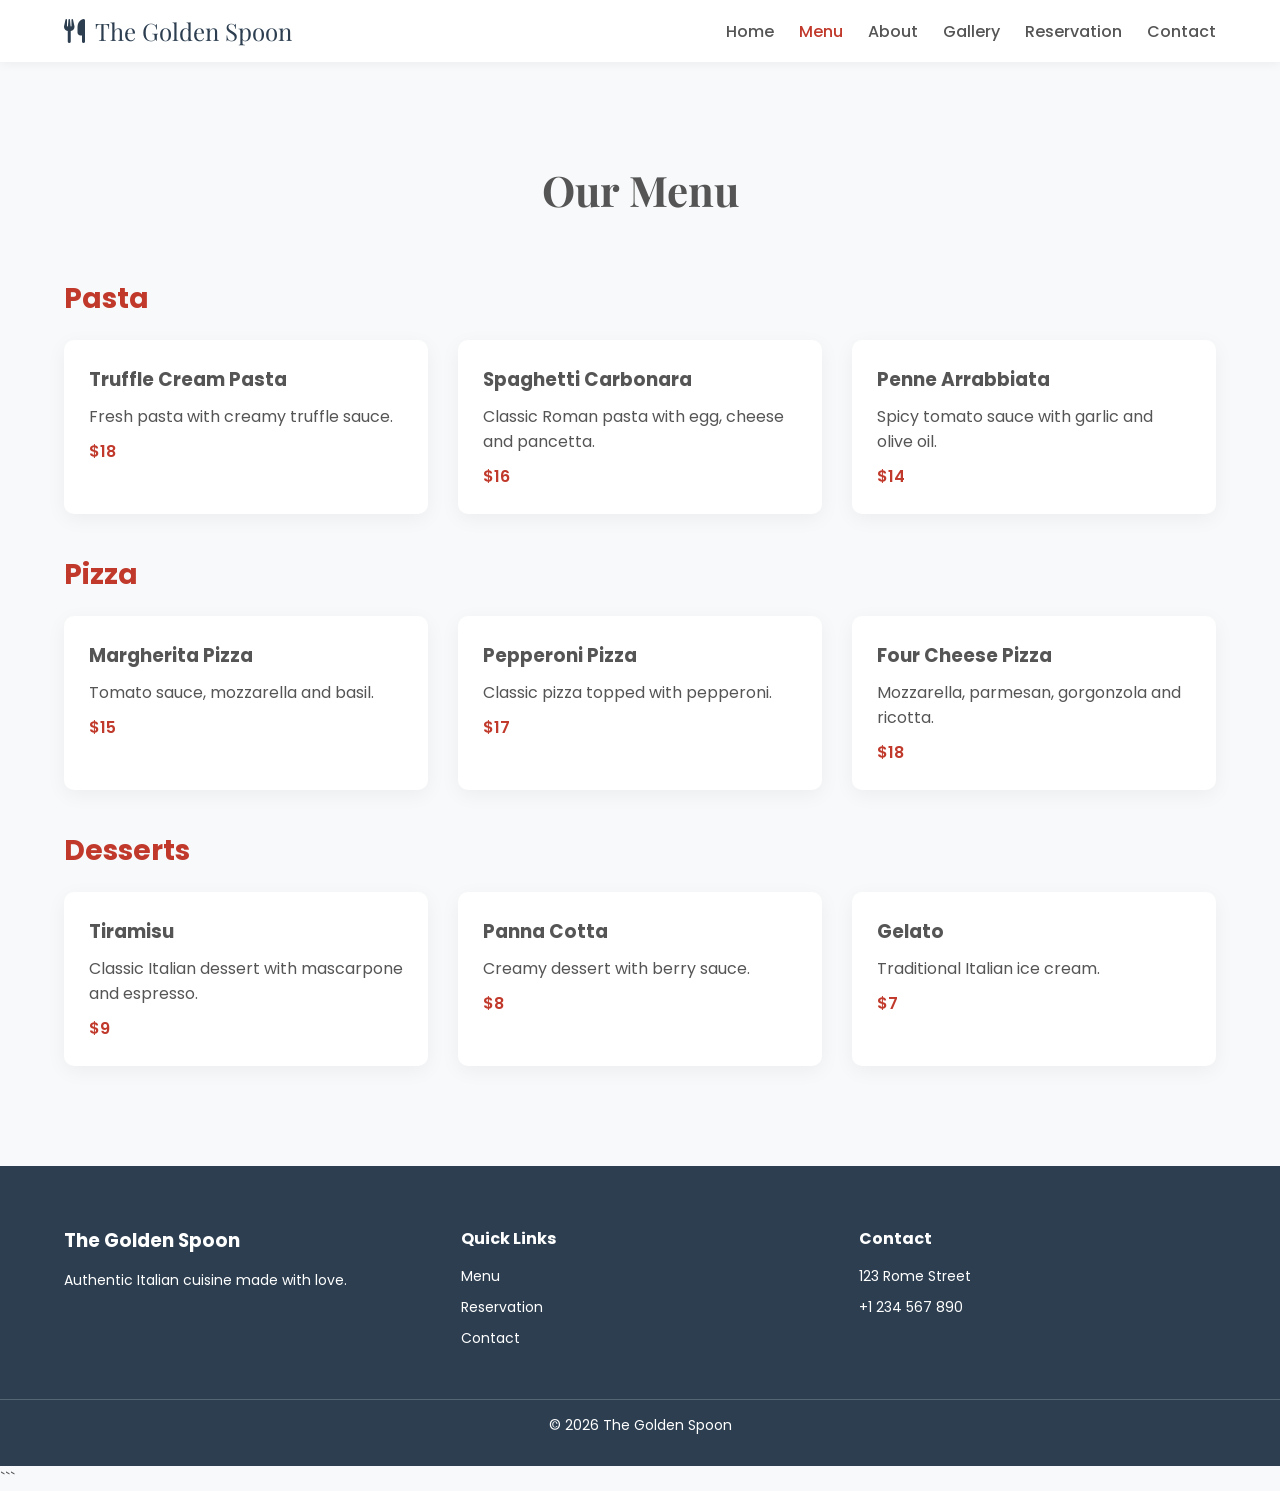
==== menu.html @ d0a996dd "Create menu page with categorized Italian dishes and responsive grid layout" ====
<!DOCTYPE html>
<html lang="en">
<head>
<meta charset="UTF-8">
<meta name="viewport" content="width=device-width, initial-scale=1.0">

<title>Menu | The Golden Spoon</title>

<link href="https://fonts.googleapis.com/css2?family=Playfair+Display:wght@600;700&family=Poppins:wght@300;400;500;600&display=swap" rel="stylesheet">

<link rel="stylesheet" href="https://cdnjs.cloudflare.com/ajax/libs/font-awesome/6.5.0/css/all.min.css">

<link rel="stylesheet" href="css/style.css">
</head>

<body>

<header class="header">
<div class="container nav-container">

<div class="logo">
<i class="fa-solid fa-utensils"></i>
<span>The Golden Spoon</span>
</div>

<nav class="navbar">
<ul class="nav-links">
<li><a href="index.html">Home</a></li>
<li><a href="menu.html" class="active">Menu</a></li>
<li><a href="about.html">About</a></li>
<li><a href="gallery.html">Gallery</a></li>
<li><a href="reservation.html">Reservation</a></li>
<li><a href="contact.html">Contact</a></li>
</ul>
</nav>

</div>
</header>


<section class="menu-page">

<div class="container">

<h1 class="menu-title">Our Menu</h1>


<h2 class="menu-category">Pasta</h2>

<div class="menu-items">

<div class="menu-item">
<h3>Truffle Cream Pasta</h3>
<p>Fresh pasta with creamy truffle sauce.</p>
<span>$18</span>
</div>

<div class="menu-item">
<h3>Spaghetti Carbonara</h3>
<p>Classic Roman pasta with egg, cheese and pancetta.</p>
<span>$16</span>
</div>

<div class="menu-item">
<h3>Penne Arrabbiata</h3>
<p>Spicy tomato sauce with garlic and olive oil.</p>
<span>$14</span>
</div>

</div>


<h2 class="menu-category">Pizza</h2>

<div class="menu-items">

<div class="menu-item">
<h3>Margherita Pizza</h3>
<p>Tomato sauce, mozzarella and basil.</p>
<span>$15</span>
</div>

<div class="menu-item">
<h3>Pepperoni Pizza</h3>
<p>Classic pizza topped with pepperoni.</p>
<span>$17</span>
</div>

<div class="menu-item">
<h3>Four Cheese Pizza</h3>
<p>Mozzarella, parmesan, gorgonzola and ricotta.</p>
<span>$18</span>
</div>

</div>


<h2 class="menu-category">Desserts</h2>

<div class="menu-items">

<div class="menu-item">
<h3>Tiramisu</h3>
<p>Classic Italian dessert with mascarpone and espresso.</p>
<span>$9</span>
</div>

<div class="menu-item">
<h3>Panna Cotta</h3>
<p>Creamy dessert with berry sauce.</p>
<span>$8</span>
</div>

<div class="menu-item">
<h3>Gelato</h3>
<p>Traditional Italian ice cream.</p>
<span>$7</span>
</div>

</div>

</div>

</section>


<footer class="footer">

<div class="container footer-grid">

<div>
<h3>The Golden Spoon</h3>
<p>Authentic Italian cuisine made with love.</p>
</div>

<div>
<h4>Quick Links</h4>
<ul>
<li><a href="menu.html">Menu</a></li>
<li><a href="reservation.html">Reservation</a></li>
<li><a href="contact.html">Contact</a></li>
</ul>
</div>

<div>
<h4>Contact</h4>
<p>123 Rome Street</p>
<p>+1 234 567 890</p>
</div>

</div>

<div class="footer-bottom">
<p>© 2026 The Golden Spoon</p>
</div>

</footer>

</body>
</html>
```
---- css/style.css ----
/* ===========================
   CSS VARIABLES
=========================== */
:root {
    --primary-color: #c0392b;
    --secondary-color: #f8f9fa;
    --dark-color: #2c3e50;
    --text-color: #555;
    --white: #ffffff;

    --font-heading: 'Playfair Display', serif;
    --font-body: 'Poppins', sans-serif;
}

/* ===========================
   GLOBAL STYLES
=========================== */
* {
    margin: 0;
    padding: 0;
    box-sizing: border-box;
}

body {
    font-family: var(--font-body);
    background-color: var(--secondary-color);
    color: var(--text-color);
}

.container {
    width: 90%;
    max-width: 1200px;
    margin: auto;
}

a {
    text-decoration: none;
    color: inherit;
}

.header.sticky {
    position: fixed;
    width: 100%;
    top: 0;
    left: 0;
    z-index: 1000;
}

/* ===========================
   HEADER
=========================== */
.header {
    background: var(--white);
    padding: 15px 0;
    box-shadow: 0 2px 10px rgba(0,0,0,0.05);
}

.nav-container {
    display: flex;
    justify-content: space-between;
    align-items: center;
}

.logo {
    font-family: var(--font-heading);
    font-size: 24px;
    color: var(--dark-color);
    display: flex;
    align-items: center;
    gap: 10px;
}

.nav-links {
    list-style: none;
    display: flex;
    gap: 25px;
}

.nav-links a {
    font-weight: 500;
    transition: 0.3s;
}

.nav-links a:hover,
.nav-links .active {
    color: var(--primary-color);
}

.hamburger {
    display: none;
    font-size: 22px;
    cursor: pointer;
}

/* ===========================
   HERO
=========================== */
/* ===========================
   HERO
=========================== */
.hero {
    position: relative;
    height: 90vh;
    display: flex;
    align-items: center;
    justify-content: center;
    text-align: center;
    background: url('/images/hero.jpg') center/cover no-repeat;
    color: var(--dark-color);
}

.overlay {
    position: absolute;
    top: 0;
    left: 0;
    width: 100%;
    height: 100%;
    background: rgba(255, 255, 255, 0.75);
}

.hero-content {
    position: relative;
    z-index: 2;
    max-width: 700px;
}

.hero-content h1 {
    font-family: var(--font-heading);
    font-size: 56px;
    margin-bottom: 20px;
    line-height: 1.2;
}

.hero-content p {
    font-size: 18px;
    margin-bottom: 35px;
    color: var(--text-color);
}

.hero-content h1 {
    font-family: var(--font-heading);
    font-size: 48px;
    margin-bottom: 20px;
    color: var(--dark-color);
}

.hero-content p {
    font-size: 18px;
    margin-bottom: 30px;
}

.btn {
    display: inline-block;
    padding: 14px 34px;
    background: var(--primary-color);
    color: var(--white);
    border-radius: 50px;
    font-weight: 500;
    letter-spacing: 0.5px;
    transition: all 0.3s ease;
}

.btn:hover {
    background: #a93226;
    transform: translateY(-3px);
    box-shadow: 0 8px 20px rgba(0, 0, 0, 0.15);
}

.btn:hover {
    opacity: 0.9;
}

/* ===========================
   Fade-In Animation
=========================== */

.hero-content {
    animation: fadeUp 1s ease forwards;
    opacity: 0;
}

@keyframes fadeUp {
    from {
        transform: translateY(40px);
        opacity: 0;
    }
    to {
        transform: translateY(0);
        opacity: 1;
    }
}

/* ===========================
   ABOUT PREVIEW
=========================== */
.about-preview {
    padding: 100px 0;
    background: var(--white);
}

.about-grid {
    display: grid;
    grid-template-columns: repeat(2, 1fr);
    gap: 50px;
    align-items: center;
}

.about-text h2 {
    font-family: var(--font-heading);
    font-size: 40px;
    margin-bottom: 20px;
    color: var(--dark-color);
}

.about-text p {
    margin-bottom: 25px;
    line-height: 1.7;
}

.about-image img {
    width: 100%;
    border-radius: 10px;
}

/* ===========================
   FEATURES SECTION
=========================== */
.features {
    padding: 100px 0;
    background: var(--secondary-color);
}

.feature-grid {
    display: grid;
    grid-template-columns: repeat(3, 1fr);
    gap: 40px;
    text-align: center;
}

.feature-card {
    background: var(--white);
    padding: 40px 25px;
    border-radius: 10px;
    transition: 0.3s ease;
    box-shadow: 0 5px 20px rgba(0,0,0,0.05);
}

.feature-card i {
    font-size: 40px;
    color: var(--primary-color);
    margin-bottom: 20px;
}

.feature-card h3 {
    margin-bottom: 15px;
    font-size: 22px;
    color: var(--dark-color);
}

.feature-card p {
    font-size: 15px;
    line-height: 1.6;
}

.feature-card:hover {
    transform: translateY(-8px);
    box-shadow: 0 12px 30px rgba(0,0,0,0.1);
}

/* ===========================
   SECTION HEADER
=========================== */
.section-header {
    text-align: center;
    margin-bottom: 60px;
}

.section-header h2 {
    font-family: var(--font-heading);
    font-size: 40px;
    color: var(--dark-color);
    margin-bottom: 10px;
}

.section-header p {
    color: var(--text-color);
}

/* ===========================
   FEATURED MENU
=========================== */
.featured-menu {
    padding: 100px 0;
    background: var(--white);
}

.menu-grid {
    display: grid;
    grid-template-columns: repeat(4, 1fr);
    gap: 30px;
}

.menu-card {
    background: var(--secondary-color);
    border-radius: 10px;
    overflow: hidden;
    transition: 0.3s ease;
}

.menu-card img {
    width: 100%;
    height: 220px;
    object-fit: cover;
}

.menu-content {
    padding: 20px;
}

.menu-content h3 {
    margin-bottom: 10px;
    color: var(--dark-color);
}

.menu-content p {
    font-size: 14px;
    margin-bottom: 15px;
    line-height: 1.6;
}

.price {
    font-weight: 600;
    color: var(--primary-color);
    font-size: 18px;
}

.menu-card:hover {
    transform: translateY(-8px);
    box-shadow: 0 15px 35px rgba(0,0,0,0.1);
}

/* ===========================
   TESTIMONIALS
=========================== */
.testimonials {
    padding: 100px 0;
    background: var(--secondary-color);
}

.testimonial-grid {
    display: grid;
    grid-template-columns: repeat(3, 1fr);
    gap: 30px;
}

.testimonial-card {
    background: var(--white);
    padding: 30px;
    border-radius: 10px;
    box-shadow: 0 5px 20px rgba(0,0,0,0.05);
    transition: 0.3s ease;
}

.testimonial-card p {
    font-style: italic;
    margin-bottom: 15px;
}

.testimonial-card h4 {
    color: var(--primary-color);
    font-size: 14px;
}

.testimonial-card:hover {
    transform: translateY(-5px);
}

/* ===========================
   FOOTER
=========================== */
.footer {
    background: var(--dark-color);
    color: var(--white);
    padding: 60px 0 20px;
}

.footer-grid {
    display: grid;
    grid-template-columns: repeat(3, 1fr);
    gap: 40px;
}

.footer h3,
.footer h4 {
    margin-bottom: 15px;
}

.footer p,
.footer li {
    font-size: 14px;
    margin-bottom: 10px;
}

.footer ul {
    list-style: none;
}

.footer a {
    color: var(--white);
    transition: 0.3s;
}

.footer a:hover {
    color: var(--primary-color);
}

.footer-bottom {
    text-align: center;
    margin-top: 40px;
    font-size: 14px;
    border-top: 1px solid rgba(255,255,255,0.2);
    padding-top: 15px;
}

/* ===========================
   RESPONSIVE NAVBAR
=========================== */

@media (max-width: 992px) {
    .about-grid {
        grid-template-columns: 1fr;
        text-align: center;
    }

    .feature-grid {
        grid-template-columns: 1fr;
    }
}

@media (max-width: 992px) {
    .testimonial-grid {
        grid-template-columns: 1fr;
    }

    .footer-grid {
        grid-template-columns: 1fr;
        text-align: center;
    }
}

@media (max-width: 1200px) {
    .menu-grid {
        grid-template-columns: repeat(2, 1fr);
    }
}

@media (max-width: 600px) {
    .menu-grid {
        grid-template-columns: 1fr;
    }
}

@media (max-width: 768px) {
    .nav-links {
        position: fixed;
        top: 0;
        right: -100%;
        height: 100%;
        width: 250px;
        background-color: var(--white);
        flex-direction: column;
        align-items: center;
        justify-content: center;
        gap: 40px;
        transition: 0.3s;
        z-index: 999;
    }

    .nav-links.show {
        right: 0;
    }

    .hamburger {
        display: block;
        color: var(--dark-color);
    }

    .nav-links li {
        font-size: 20px;
    }
}


@media (max-width:900px){

.menu-items{
grid-template-columns:1fr;
}

}



/* MENU PAGE */

.menu-page{
padding:100px 0;
}

.menu-title{
font-family:var(--font-heading);
font-size:42px;
text-align:center;
margin-bottom:60px;
}

.menu-category{
font-size:28px;
margin:40px 0 20px;
color:var(--primary-color);
}

.menu-items{
display:grid;
grid-template-columns:repeat(3,1fr);
gap:30px;
}

.menu-item{
background:var(--white);
padding:25px;
border-radius:10px;
box-shadow:0 5px 20px rgba(0,0,0,0.05);
transition:0.3s;
}

.menu-item h3{
margin-bottom:10px;
}

.menu-item span{
display:block;
margin-top:10px;
font-weight:600;
color:var(--primary-color);
}

.menu-item:hover{
transform:translateY(-5px);
}
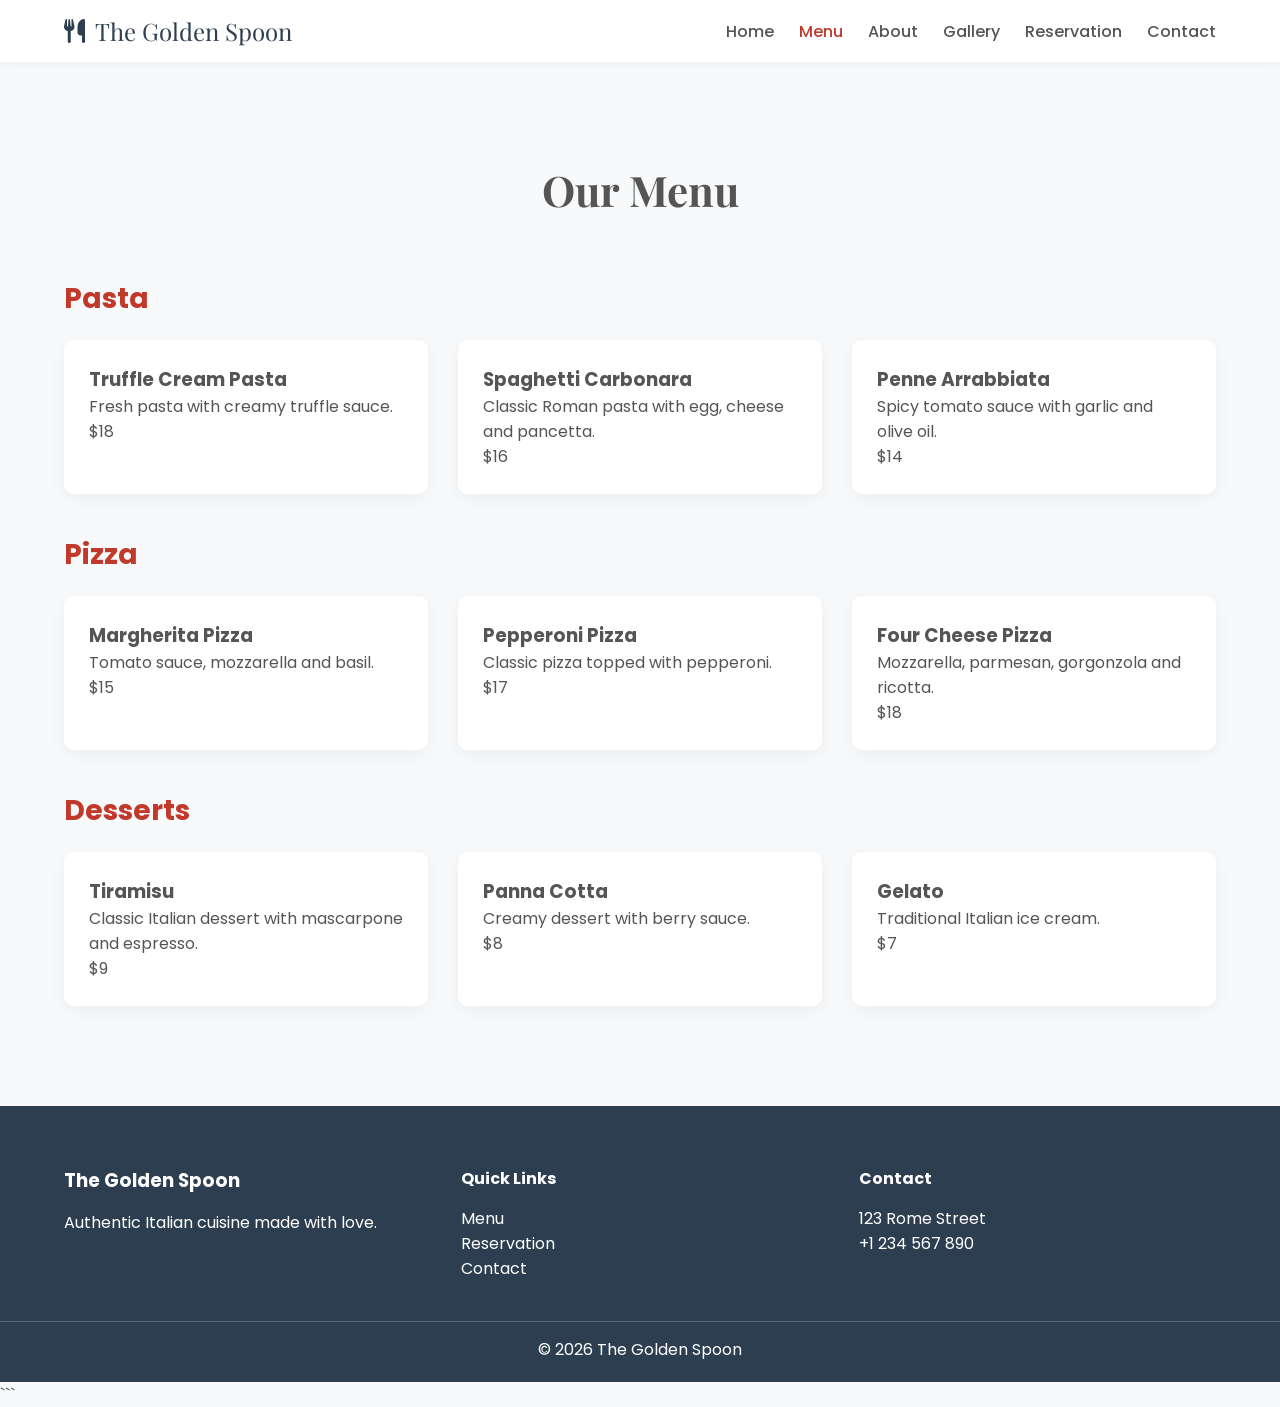
==== commit 46dfbb51: "Fix oversized images and improve responsive image scaling" ====
--- a/menu.html
+++ b/menu.html
@@ -10,7 +10,11 @@
 
 <link rel="stylesheet" href="https://cdnjs.cloudflare.com/ajax/libs/font-awesome/6.5.0/css/all.min.css">
 
-<link rel="stylesheet" href="css/style.css">
+<link rel="stylesheet" href="css/base.css">
+<link rel="stylesheet" href="css/layout.css">
+<link rel="stylesheet" href="css/menu.css">
+<link rel="stylesheet" href="css/responsive.css">
+
 </head>
 
 <body>
--- a/css/base.css
+++ b/css/base.css
@@ -0,0 +1,40 @@
+/* ===========================
+   CSS VARIABLES
+=========================== */
+:root {
+    --primary-color: #c0392b;
+    --secondary-color: #f8f9fa;
+    --dark-color: #2c3e50;
+    --text-color: #555;
+    --white: #ffffff;
+
+    --font-heading: 'Playfair Display', serif;
+    --font-body: 'Poppins', sans-serif;
+}
+
+/* ===========================
+   GLOBAL STYLES
+=========================== */
+
+*{
+    margin:0;
+    padding:0;
+    box-sizing:border-box;
+}
+
+body{
+    font-family:var(--font-body);
+    background-color:var(--secondary-color);
+    color:var(--text-color);
+}
+
+.container{
+    width:90%;
+    max-width:1200px;
+    margin:auto;
+}
+
+a{
+    text-decoration:none;
+    color:inherit;
+}
--- a/css/layout.css
+++ b/css/layout.css
@@ -0,0 +1,104 @@
+/* ===========================
+   HEADER
+=========================== */
+
+.header{
+    background:var(--white);
+    padding:15px 0;
+    box-shadow:0 2px 10px rgba(0,0,0,0.05);
+}
+
+.header.sticky{
+    position:fixed;
+    width:100%;
+    top:0;
+    left:0;
+    z-index:1000;
+}
+
+.nav-container{
+    display:flex;
+    justify-content:space-between;
+    align-items:center;
+}
+
+.logo{
+    font-family:var(--font-heading);
+    font-size:24px;
+    color:var(--dark-color);
+    display:flex;
+    align-items:center;
+    gap:10px;
+}
+
+.nav-links{
+    list-style:none;
+    display:flex;
+    gap:25px;
+}
+
+.nav-links a{
+    font-weight:500;
+    transition:0.3s;
+}
+
+.nav-links a:hover,
+.nav-links .active{
+    color:var(--primary-color);
+}
+
+.hamburger{
+    display:none;
+    font-size:22px;
+    cursor:pointer;
+}
+
+/* ===========================
+   BUTTON
+=========================== */
+
+.btn{
+    display:inline-block;
+    padding:14px 34px;
+    background:var(--primary-color);
+    color:var(--white);
+    border-radius:50px;
+    font-weight:500;
+    transition:0.3s;
+}
+
+.btn:hover{
+    background:#a93226;
+}
+
+/* ===========================
+   FOOTER
+=========================== */
+
+.footer{
+    background:var(--dark-color);
+    color:var(--white);
+    padding:60px 0 20px;
+}
+
+.footer-grid{
+    display:grid;
+    grid-template-columns:repeat(3,1fr);
+    gap:40px;
+}
+
+.footer h3,
+.footer h4{
+    margin-bottom:15px;
+}
+
+.footer ul{
+    list-style:none;
+}
+
+.footer-bottom{
+    text-align:center;
+    margin-top:40px;
+    border-top:1px solid rgba(255,255,255,0.2);
+    padding-top:15px;
+}
--- a/css/menu.css
+++ b/css/menu.css
@@ -0,0 +1,37 @@
+/* MENU PAGE */
+
+.menu-page{
+    padding:100px 0;
+}
+
+.menu-title{
+    font-family:var(--font-heading);
+    font-size:42px;
+    text-align:center;
+    margin-bottom:60px;
+}
+
+.menu-category{
+    font-size:28px;
+    margin:40px 0 20px;
+    color:var(--primary-color);
+}
+
+.menu-items{
+    display:grid;
+    grid-template-columns:repeat(3,1fr);
+    gap:30px;
+}
+
+.menu-item{
+    background:var(--white);
+    padding:25px;
+    border-radius:10px;
+    box-shadow:0 5px 20px rgba(0,0,0,0.05);
+    transition:0.3s;
+}
+
+.menu-item:hover{
+    transform:translateY(-5px);
+}
+
--- a/css/responsive.css
+++ b/css/responsive.css
@@ -0,0 +1,67 @@
+@media (max-width:1200px){
+
+.menu-grid{
+grid-template-columns:repeat(2,1fr);
+}
+
+}
+
+@media (max-width:992px){
+
+.about-grid{
+grid-template-columns:1fr;
+text-align:center;
+}
+
+.feature-grid{
+grid-template-columns:1fr;
+}
+
+.testimonial-grid{
+grid-template-columns:1fr;
+}
+
+.footer-grid{
+grid-template-columns:1fr;
+text-align:center;
+}
+
+}
+
+@media (max-width:768px){
+
+.nav-links{
+position:fixed;
+top:0;
+right:-100%;
+height:100%;
+width:250px;
+background:var(--white);
+flex-direction:column;
+align-items:center;
+justify-content:center;
+gap:40px;
+transition:0.3s;
+}
+
+.nav-links.show{
+right:0;
+}
+
+.hamburger{
+display:block;
+}
+
+}
+
+@media (max-width:600px){
+
+.menu-grid{
+grid-template-columns:1fr;
+}
+
+.menu-items{
+grid-template-columns:1fr;
+}
+
+}
